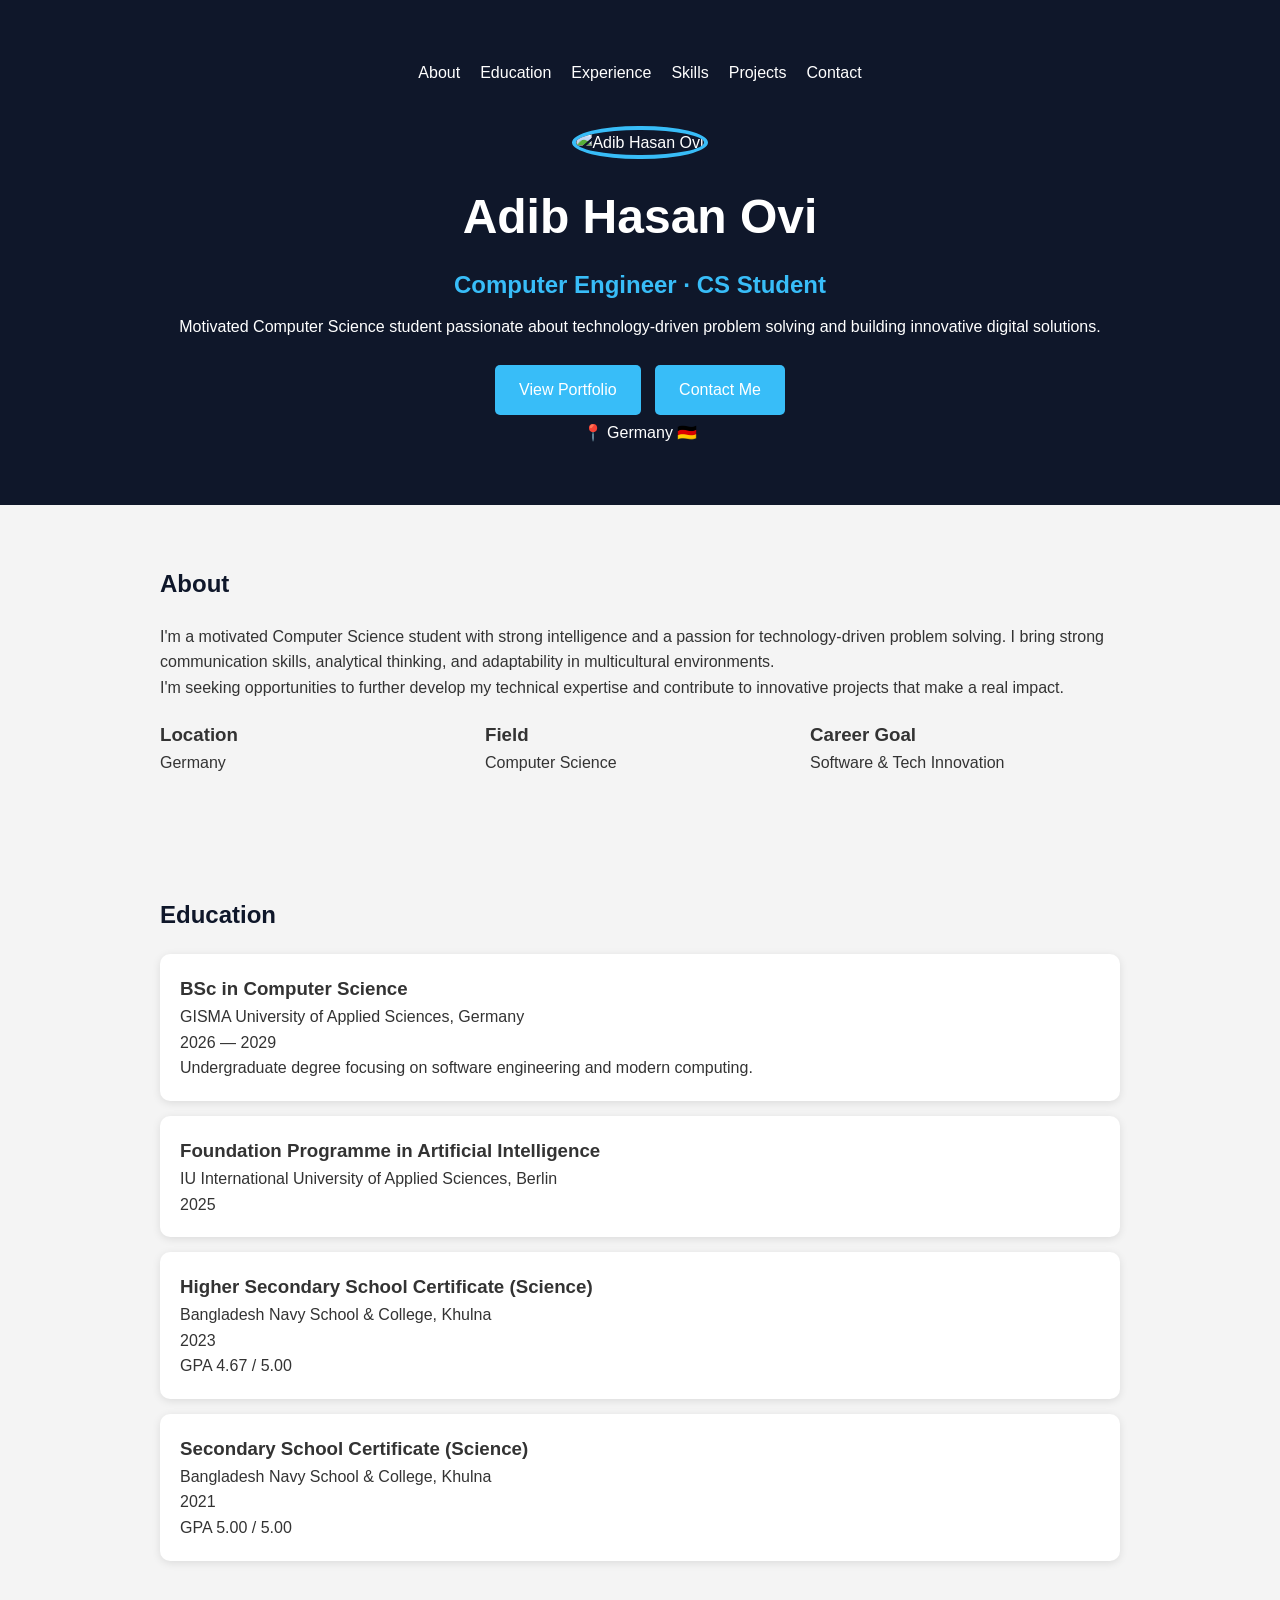
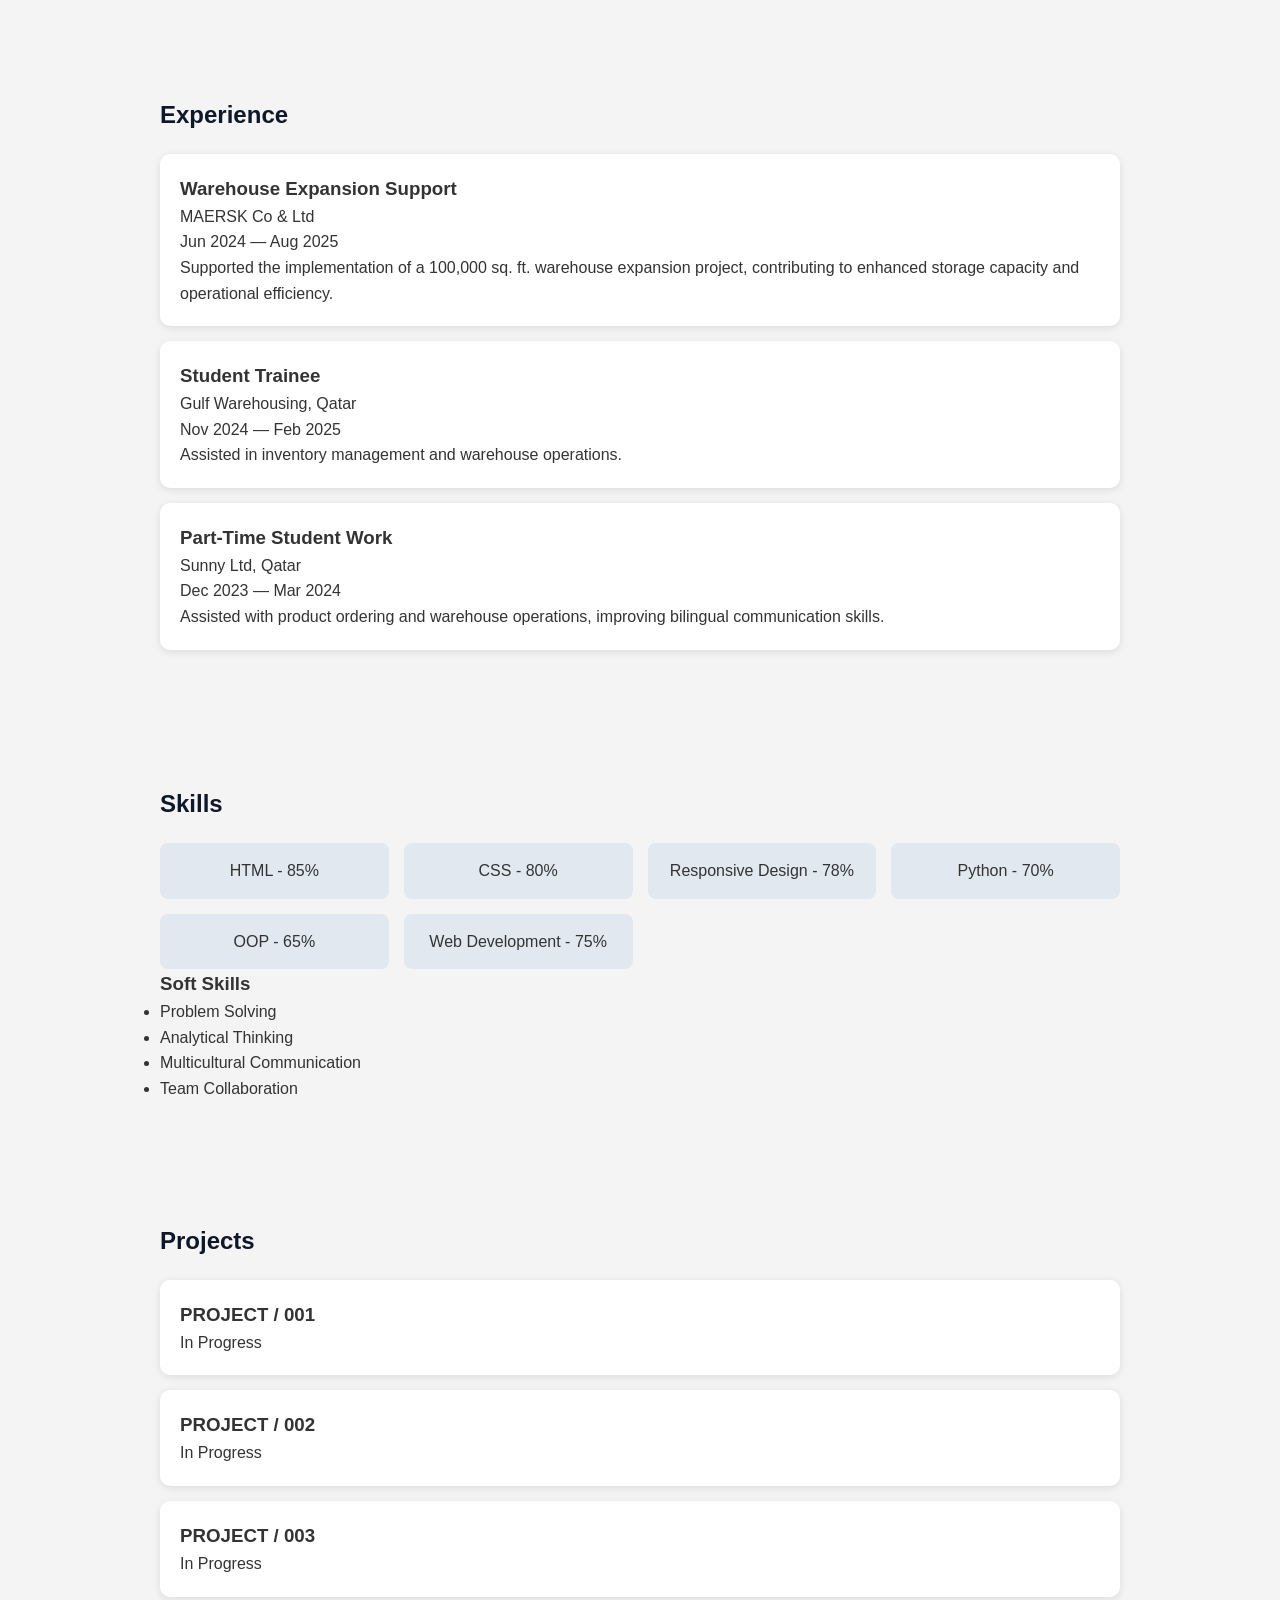
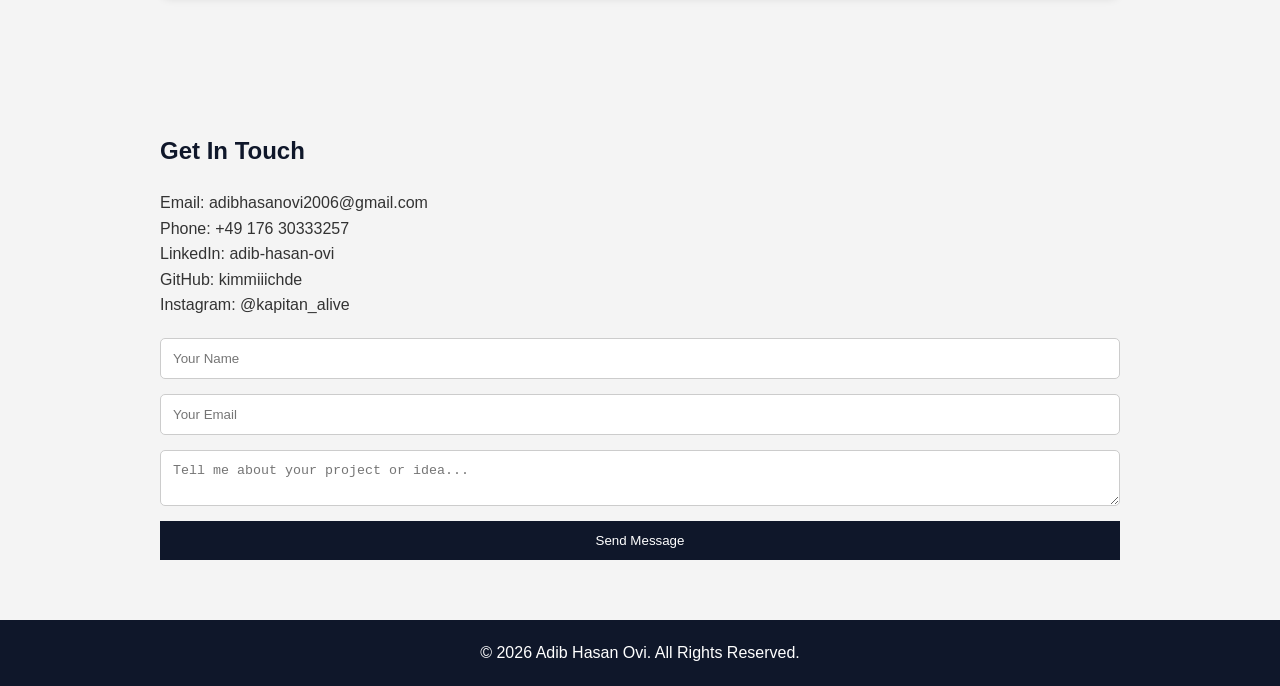
==== index.html @ 07870522 "first commit" ====
<!DOCTYPE html>
<html lang="en">
<head>
    <meta charset="UTF-8">
    <meta name="viewport" content="width=device-width, initial-scale=1.0">
    <title>Adib Hasan Ovi | Portfolio</title>
    <link rel="stylesheet" href="style.css">
</head>
<body>

    <header>
        <nav>
            <ul>
                <li><a href="#about">About</a></li>
                <li><a href="#education">Education</a></li>
                <li><a href="#experience">Experience</a></li>
                <li><a href="#skills">Skills</a></li>
                <li><a href="#projects">Projects</a></li>
                <li><a href="#contact">Contact</a></li>
            </ul>
        </nav>

        <div class="hero">
            
        <img src="images/ovi-picture.jpg" alt="Adib Hasan Ovi" class="profile-pic">
            <h1>Adib Hasan Ovi</h1>
            <h2>Computer Engineer · CS Student</h2>
            <p>
                Motivated Computer Science student passionate about
                technology-driven problem solving and building innovative
                digital solutions.
            </p>

            <div class="hero-buttons">
                <a href="#projects" class="btn">View Portfolio</a>
                <a href="#contact" class="btn">Contact Me</a>
            </div>

            <p class="location">📍 Germany 🇩🇪</p>
        </div>
    </header>

    <section id="about">
        <h2>About</h2>
        <p>
            I'm a motivated Computer Science student with strong intelligence
            and a passion for technology-driven problem solving.
            I bring strong communication skills, analytical thinking,
            and adaptability in multicultural environments.
        </p>

        <p>
            I'm seeking opportunities to further develop my technical expertise
            and contribute to innovative projects that make a real impact.
        </p>

        <div class="about-grid">
            <div>
                <h3>Location</h3>
                <p>Germany</p>
            </div>

            <div>
                <h3>Field</h3>
                <p>Computer Science</p>
            </div>

            <div>
                <h3>Career Goal</h3>
                <p>Software & Tech Innovation</p>
            </div>
        </div>
    </section>

    <section id="education">
        <h2>Education</h2>

        <div class="card">
            <h3>BSc in Computer Science</h3>
            <p>GISMA University of Applied Sciences, Germany</p>
            <span>2026 — 2029</span>
            <p>
                Undergraduate degree focusing on software engineering and
                modern computing.
            </p>
        </div>

        <div class="card">
            <h3>Foundation Programme in Artificial Intelligence</h3>
            <p>IU International University of Applied Sciences, Berlin</p>
            <span>2025</span>
        </div>

        <div class="card">
            <h3>Higher Secondary School Certificate (Science)</h3>
            <p>Bangladesh Navy School & College, Khulna</p>
            <span>2023</span>
            <p>GPA 4.67 / 5.00</p>
        </div>

        <div class="card">
            <h3>Secondary School Certificate (Science)</h3>
            <p>Bangladesh Navy School & College, Khulna</p>
            <span>2021</span>
            <p>GPA 5.00 / 5.00</p>
        </div>
    </section>

    <section id="experience">
        <h2>Experience</h2>

        <div class="card">
            <h3>Warehouse Expansion Support</h3>
            <p>MAERSK Co & Ltd</p>
            <span>Jun 2024 — Aug 2025</span>
            <p>
                Supported the implementation of a 100,000 sq. ft.
                warehouse expansion project, contributing to enhanced
                storage capacity and operational efficiency.
            </p>
        </div>

        <div class="card">
            <h3>Student Trainee</h3>
            <p>Gulf Warehousing, Qatar</p>
            <span>Nov 2024 — Feb 2025</span>
            <p>
                Assisted in inventory management and warehouse operations.
            </p>
        </div>

        <div class="card">
            <h3>Part-Time Student Work</h3>
            <p>Sunny Ltd, Qatar</p>
            <span>Dec 2023 — Mar 2024</span>
            <p>
                Assisted with product ordering and warehouse operations,
                improving bilingual communication skills.
            </p>
        </div>
    </section>

    <section id="skills">
        <h2>Skills</h2>

        <div class="skills-grid">
            <div>HTML - 85%</div>
            <div>CSS - 80%</div>
            <div>Responsive Design - 78%</div>
            <div>Python - 70%</div>
            <div>OOP - 65%</div>
            <div>Web Development - 75%</div>
        </div>

        <h3>Soft Skills</h3>

        <ul>
            <li>Problem Solving</li>
            <li>Analytical Thinking</li>
            <li>Multicultural Communication</li>
            <li>Team Collaboration</li>
        </ul>
    </section>

    <section id="projects">
        <h2>Projects</h2>

        <div class="card">
            <h3>PROJECT / 001</h3>
            <p>In Progress</p>
        </div>

        <div class="card">
            <h3>PROJECT / 002</h3>
            <p>In Progress</p>
        </div>

        <div class="card">
            <h3>PROJECT / 003</h3>
            <p>In Progress</p>
        </div>
    </section>

    <section id="contact">
        <h2>Get In Touch</h2>

        <p>Email: adibhasanovi2006@gmail.com</p>
        <p>Phone: +49 176 30333257</p>
        <p>LinkedIn: adib-hasan-ovi</p>
        <p>GitHub: kimmiiichde</p>
        <p>Instagram: @kapitan_alive</p>

        <form>
            <input type="text" placeholder="Your Name">
            <input type="email" placeholder="Your Email">
            <textarea placeholder="Tell me about your project or idea..."></textarea>
            <button type="submit">Send Message</button>
        </form>
    </section>

    <footer>
        <p>© 2026 Adib Hasan Ovi. All Rights Reserved.</p>
    </footer>

    <script src="script.js"></script>

</body>
</html>
---- style.css ----
*{
    margin:0;
    padding:0;
    box-sizing:border-box;
}

body{
    font-family:Arial, sans-serif;
    line-height:1.6;
    background:#f4f4f4;
    color:#333;
}

header{
    background:#0f172a;
    color:white;
    text-align:center;
    padding:60px 20px;
}

nav ul{
    display:flex;
    justify-content:center;
    list-style:none;
    gap:20px;
    margin-bottom:40px;
    flex-wrap:wrap;
}

nav a{
    color:white;
    text-decoration:none;
}

.hero h1{
    font-size:3rem;
}

.hero h2{
    margin:10px 0;
    color:#38bdf8;
}

.hero-buttons{
    margin-top:20px;
}

.btn{
    display:inline-block;
    padding:12px 24px;
    background:#38bdf8;
    color:white;
    text-decoration:none;
    border-radius:5px;
    margin:5px;
}

section{
    max-width:1000px;
    margin:auto;
    padding:60px 20px;
}

h2{
    margin-bottom:20px;
    color:#0f172a;
}

.card{
    background:white;
    padding:20px;
    margin:15px 0;
    border-radius:10px;
    box-shadow:0 2px 8px rgba(0,0,0,0.1);
}

.about-grid,
.skills-grid{
    display:grid;
    grid-template-columns:repeat(auto-fit,minmax(200px,1fr));
    gap:15px;
    margin-top:20px;
}

.skills-grid div{
    background:#e2e8f0;
    padding:15px;
    border-radius:8px;
    text-align:center;
}

form{
    display:flex;
    flex-direction:column;
    gap:15px;
    margin-top:20px;
}

input,
textarea{
    padding:12px;
    border:1px solid #ccc;
    border-radius:5px;
}

button{
    background:#0f172a;
    color:white;
    padding:12px;
    border:none;
    cursor:pointer;
}

footer{
    background:#0f172a;
    color:white;
    text-align:center;
    padding:20px;
}
.profile-pic{
    width:180px;
    height:180px;
    border-radius:50%;
    object-fit:cover;
    margin-bottom:20px;
    border:4px solid #38bdf8;
}
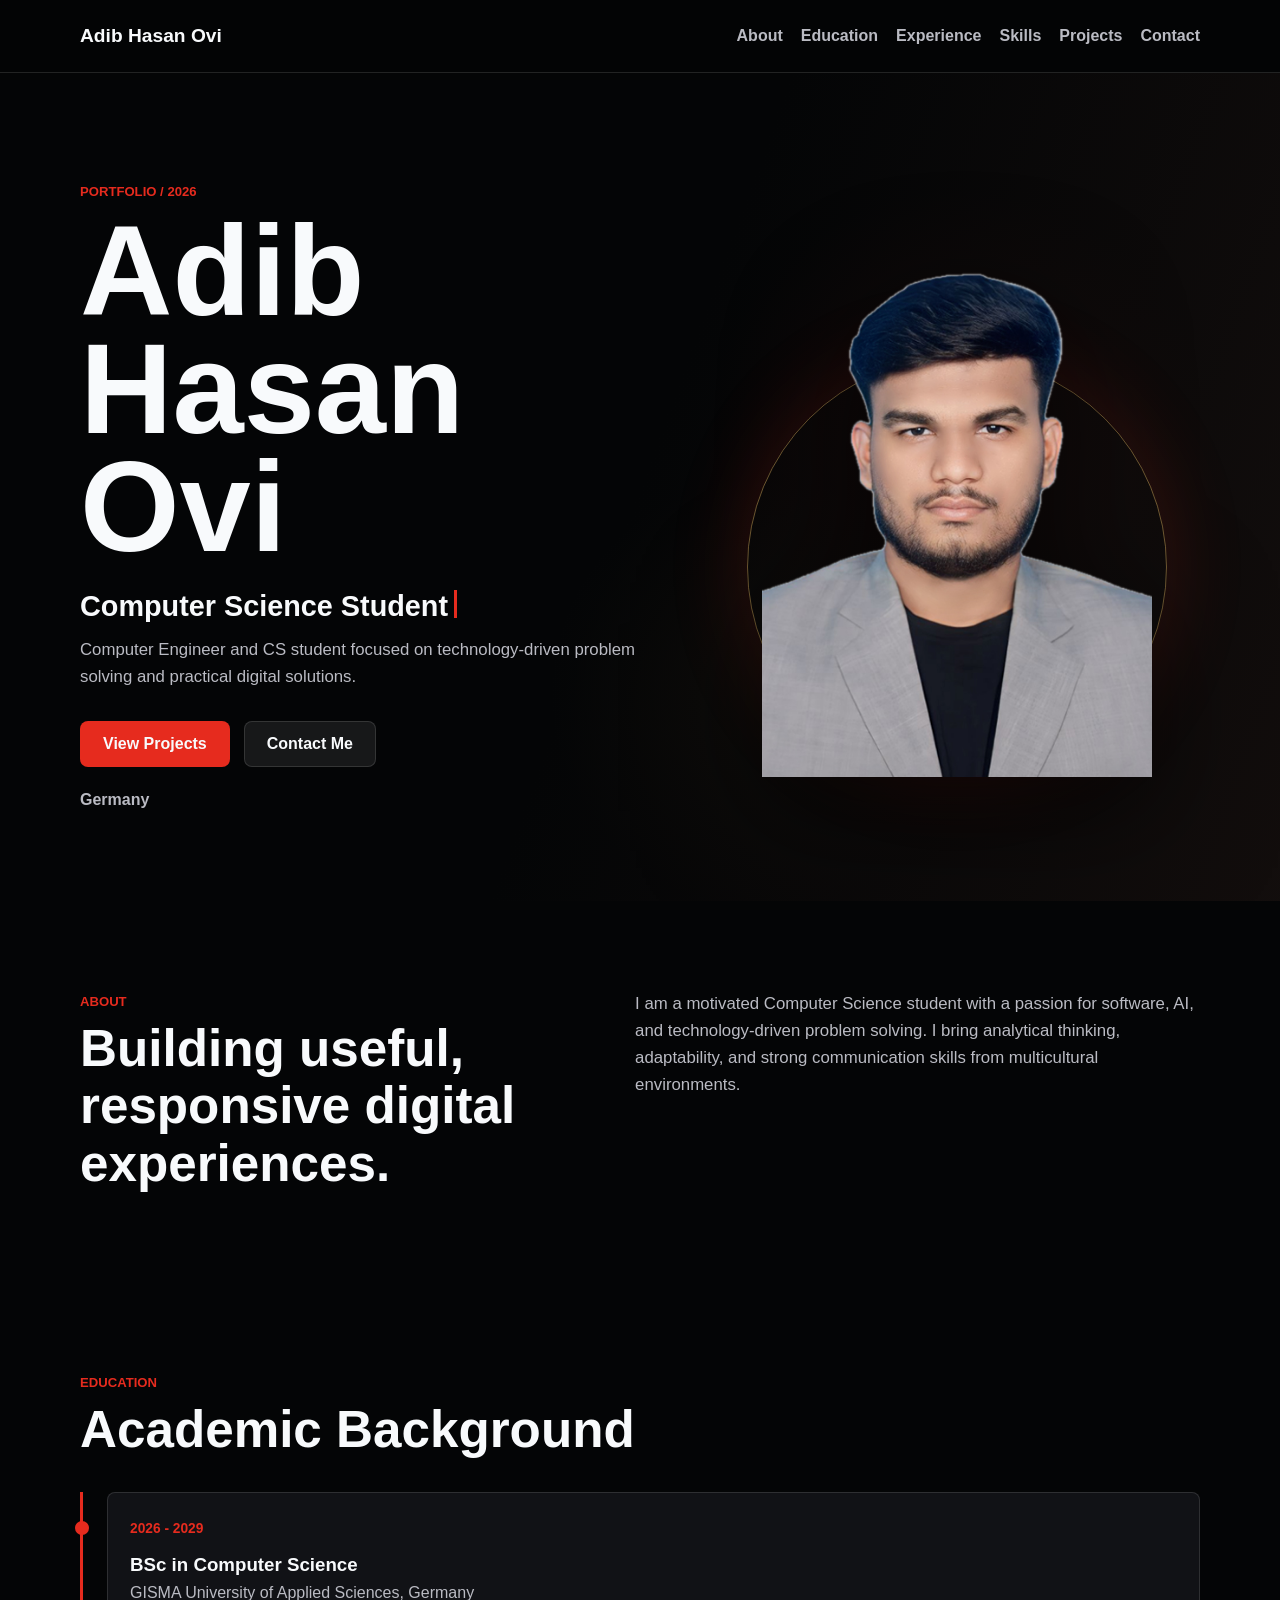
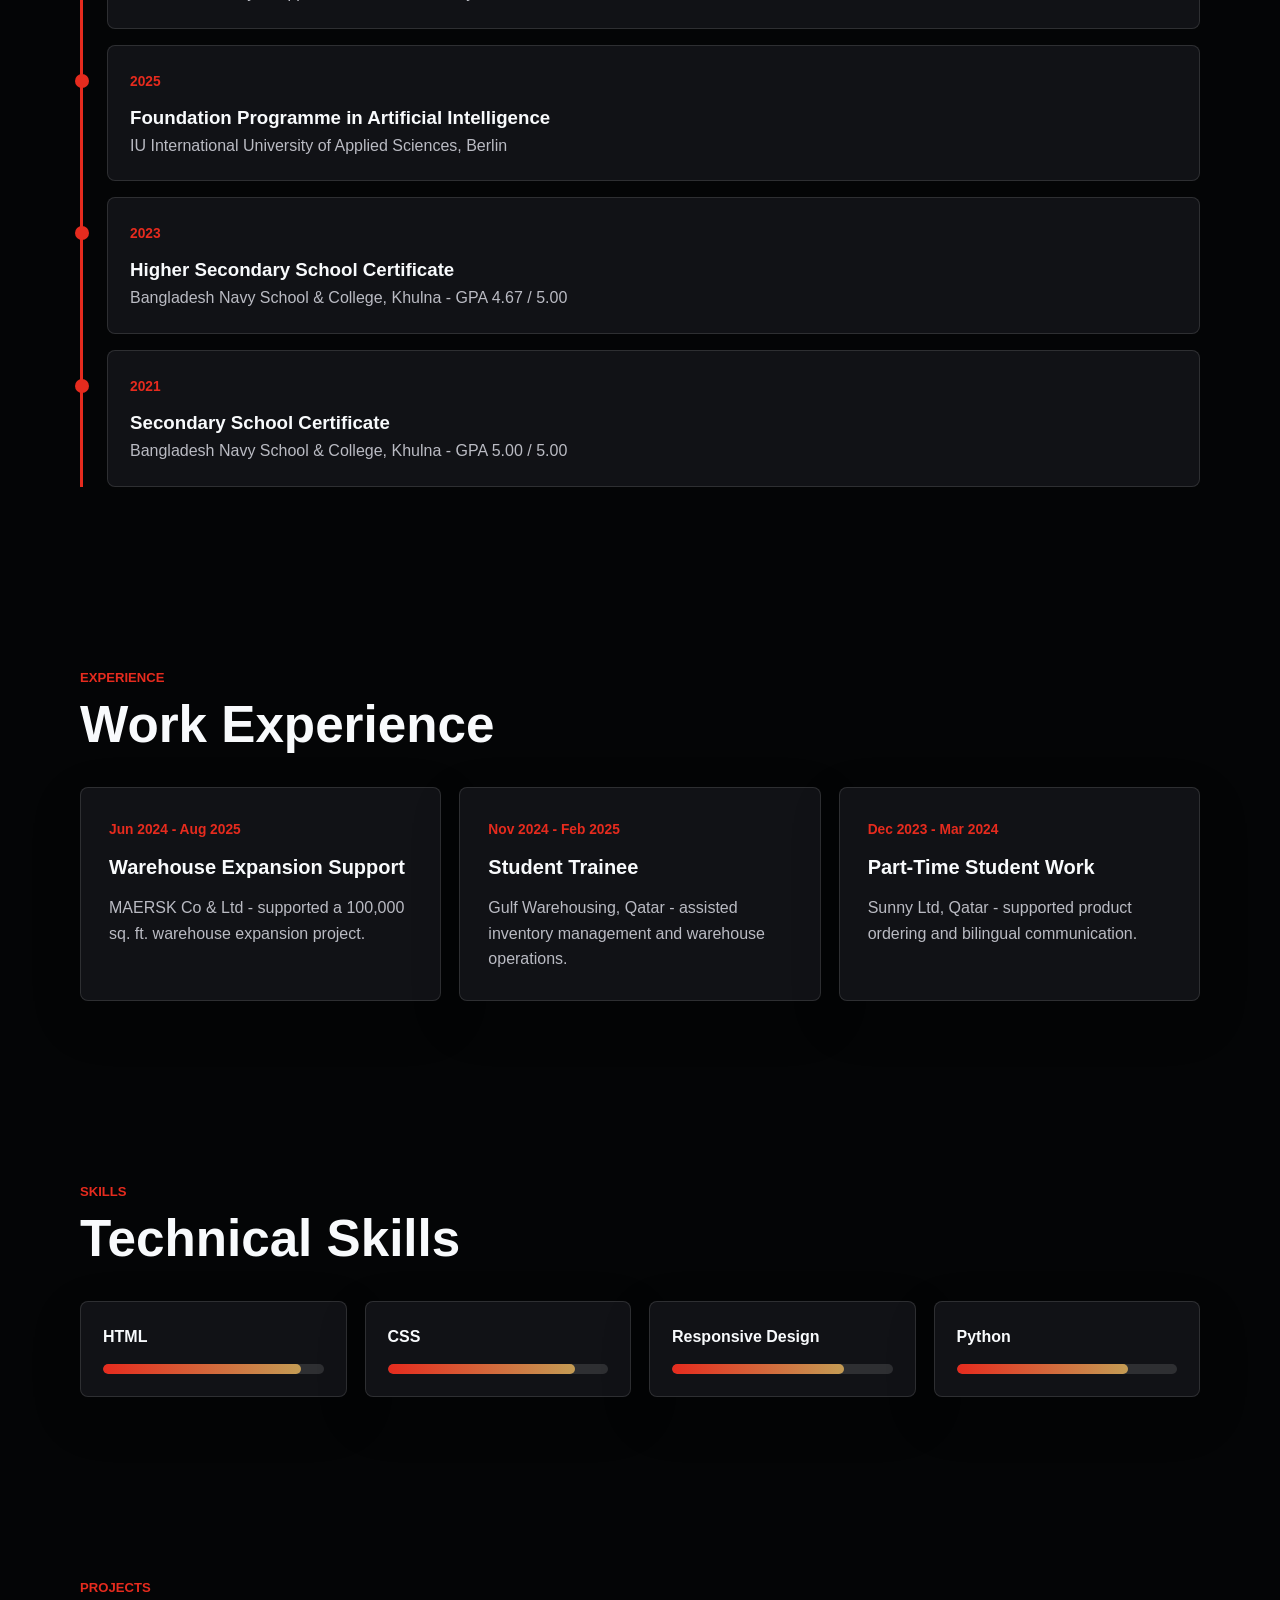
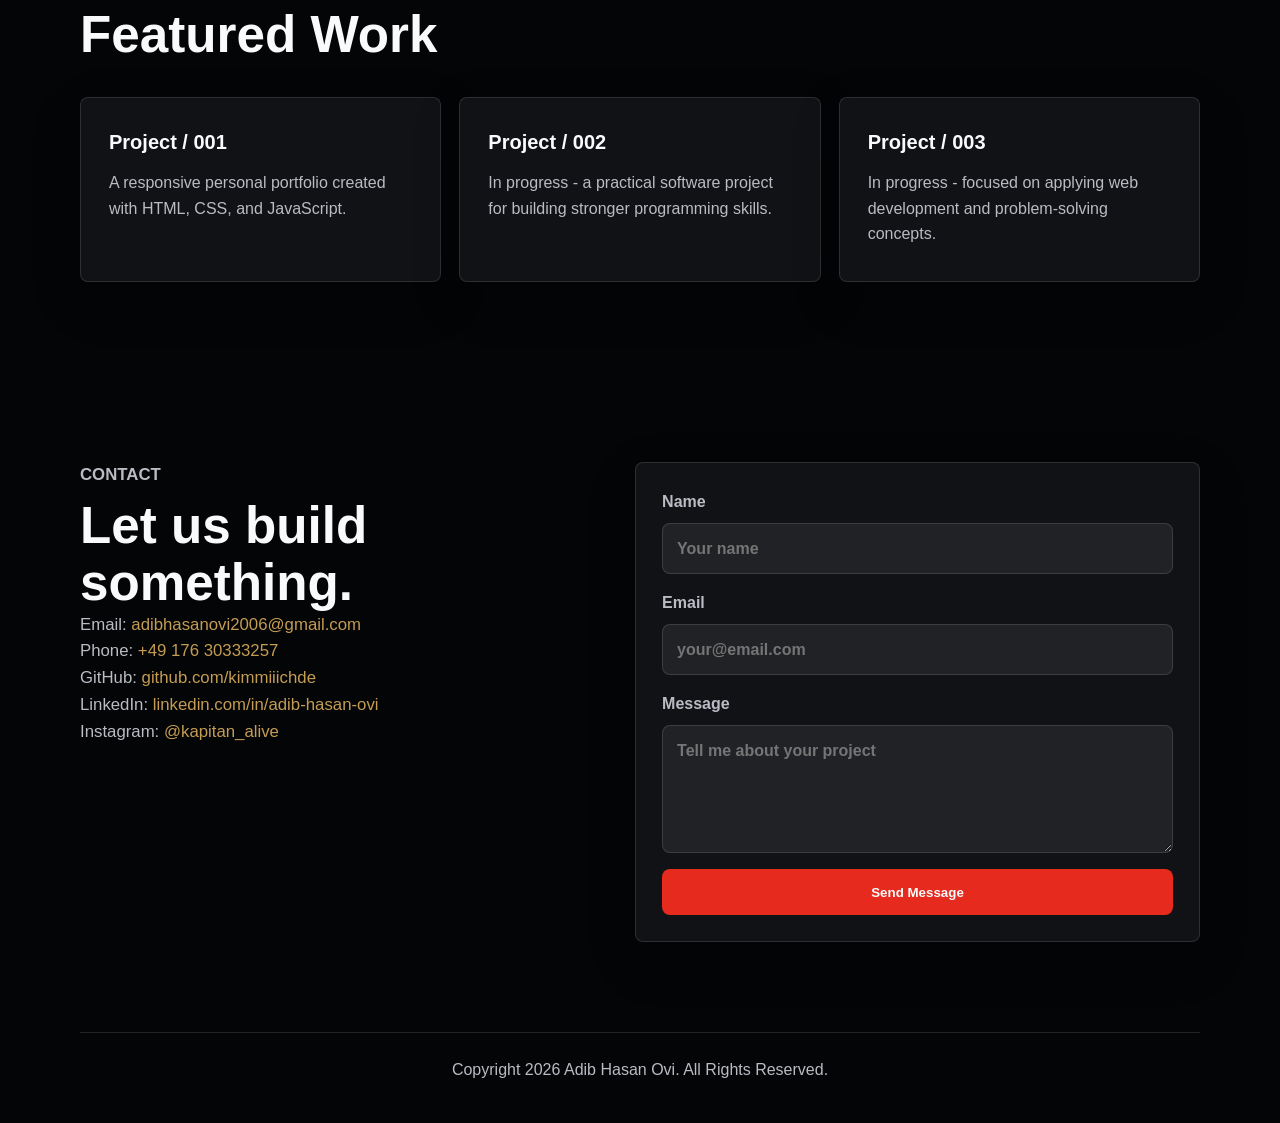
==== commit d563df96: "first portfolio" ====
--- a/index.html
+++ b/index.html
@@ -5,12 +5,13 @@
     <meta name="viewport" content="width=device-width, initial-scale=1.0">
     <title>Adib Hasan Ovi | Portfolio</title>
     <link rel="stylesheet" href="style.css">
+    <script defer src="scripts.js"></script>
 </head>
 <body>
-
-    <header>
-        <nav>
-            <ul>
+    <header class="site-header">
+        <nav class="nav">
+            <a class="logo" href="#home">Adib Hasan Ovi</a>
+            <ul class="nav-links">
                 <li><a href="#about">About</a></li>
                 <li><a href="#education">Education</a></li>
                 <li><a href="#experience">Experience</a></li>
@@ -19,190 +20,168 @@
                 <li><a href="#contact">Contact</a></li>
             </ul>
         </nav>
+    </header>
 
-        <div class="hero">
-            
-        <img src="images/ovi-picture.jpg" alt="Adib Hasan Ovi" class="profile-pic">
-            <h1>Adib Hasan Ovi</h1>
-            <h2>Computer Engineer · CS Student</h2>
+    <main>
+        <section id="home" class="hero">
+            <div class="hero-bg"></div>
+            <div class="hero-content">
+                <div class="hero-copy">
+                    <p class="eyebrow">Portfolio / 2026</p>
+                    <h1>Adib Hasan Ovi</h1>
+                    <p class="typing" id="typing">Computer Science Student</p>
+                    <p class="hero-summary">
+                        Computer Engineer and CS student focused on technology-driven
+                        problem solving and practical digital solutions.
+                    </p>
+                    <div class="hero-actions">
+                        <a class="btn primary" href="#projects">View Projects</a>
+                        <a class="btn secondary" href="#contact">Contact Me</a>
+                    </div>
+                    <p class="location">Germany</p>
+                </div>
+                <div class="hero-visual" aria-hidden="true">
+                    <span class="portrait-ring"></span>
+                    <img src="ovi-picture-cutout.png" alt="" class="hero-portrait">
+                </div>
+            </div>
+        </section>
+
+        <section id="about" class="section about-section">
+            <div>
+                <p class="section-label">About</p>
+                <h2>Building useful, responsive digital experiences.</h2>
+            </div>
             <p>
-                Motivated Computer Science student passionate about
-                technology-driven problem solving and building innovative
-                digital solutions.
+                I am a motivated Computer Science student with a passion for
+                software, AI, and technology-driven problem solving. I bring
+                analytical thinking, adaptability, and strong communication skills
+                from multicultural environments.
             </p>
+        </section>
 
-            <div class="hero-buttons">
-                <a href="#projects" class="btn">View Portfolio</a>
-                <a href="#contact" class="btn">Contact Me</a>
+        <section id="education" class="section">
+            <p class="section-label">Education</p>
+            <h2>Academic Background</h2>
+            <div class="timeline">
+                <article class="timeline-item">
+                    <span>2026 - 2029</span>
+                    <h3>BSc in Computer Science</h3>
+                    <p>GISMA University of Applied Sciences, Germany</p>
+                </article>
+                <article class="timeline-item">
+                    <span>2025</span>
+                    <h3>Foundation Programme in Artificial Intelligence</h3>
+                    <p>IU International University of Applied Sciences, Berlin</p>
+                </article>
+                <article class="timeline-item">
+                    <span>2023</span>
+                    <h3>Higher Secondary School Certificate</h3>
+                    <p>Bangladesh Navy School & College, Khulna - GPA 4.67 / 5.00</p>
+                </article>
+                <article class="timeline-item">
+                    <span>2021</span>
+                    <h3>Secondary School Certificate</h3>
+                    <p>Bangladesh Navy School & College, Khulna - GPA 5.00 / 5.00</p>
+                </article>
+            </div>
+        </section>
+
+        <section id="experience" class="section">
+            <p class="section-label">Experience</p>
+            <h2>Work Experience</h2>
+            <div class="project-grid">
+                <article class="project-card">
+                    <span class="card-meta">Jun 2024 - Aug 2025</span>
+                    <h3>Warehouse Expansion Support</h3>
+                    <p>MAERSK Co & Ltd - supported a 100,000 sq. ft. warehouse expansion project.</p>
+                </article>
+                <article class="project-card">
+                    <span class="card-meta">Nov 2024 - Feb 2025</span>
+                    <h3>Student Trainee</h3>
+                    <p>Gulf Warehousing, Qatar - assisted inventory management and warehouse operations.</p>
+                </article>
+                <article class="project-card">
+                    <span class="card-meta">Dec 2023 - Mar 2024</span>
+                    <h3>Part-Time Student Work</h3>
+                    <p>Sunny Ltd, Qatar - supported product ordering and bilingual communication.</p>
+                </article>
+            </div>
+        </section>
+
+        <section id="skills" class="section">
+            <p class="section-label">Skills</p>
+            <h2>Technical Skills</h2>
+            <div class="skills-grid">
+                <article class="skill-card">
+                    <span>HTML</span>
+                    <div class="skill-bar"><span style="width: 90%"></span></div>
+                </article>
+                <article class="skill-card">
+                    <span>CSS</span>
+                    <div class="skill-bar"><span style="width: 85%"></span></div>
+                </article>
+                <article class="skill-card">
+                    <span>Responsive Design</span>
+                    <div class="skill-bar"><span style="width: 78%"></span></div>
+                </article>
+                <article class="skill-card">
+                    <span>Python</span>
+                    <div class="skill-bar"><span style="width: 78%"></span></div>
+                </article>
+            </div>
+        </section>
+
+        <section id="projects" class="section">
+            <p class="section-label">Projects</p>
+            <h2>Featured Work</h2>
+            <div class="project-grid">
+                <article class="project-card">
+                    <h3>Project / 001</h3>
+                    <p>A responsive personal portfolio created with HTML, CSS, and JavaScript.</p>
+                </article>
+                <article class="project-card">
+                    <h3>Project / 002</h3>
+                    <p>In progress - a practical software project for building stronger programming skills.</p>
+                </article>
+                <article class="project-card">
+                    <h3>Project / 003</h3>
+                    <p>In progress - focused on applying web development and problem-solving concepts.</p>
+                </article>
+            </div>
+        </section>
+
+        <section id="contact" class="section contact-section">
+            <div>
+                <p class="section-label">Contact</p>
+                <h2>Let us build something.</h2>
+                <p>Email: <a href="mailto:adibhasanovi2006@gmail.com">adibhasanovi2006@gmail.com</a></p>
+                <p>Phone: <a href="tel:+4917630333257">+49 176 30333257</a></p>
+                <p>GitHub: <a href="https://github.com/kimmiiichde">github.com/kimmiiichde</a></p>
+                <p>LinkedIn: <a href="https://linkedin.com/in/adib-hasan-ovi">linkedin.com/in/adib-hasan-ovi</a></p>
+                <p>Instagram: <a href="https://instagram.com/kapitan_alive">@kapitan_alive</a></p>
             </div>
 
-            <p class="location">📍 Germany 🇩🇪</p>
-        </div>
-    </header>
+            <form class="contact-form">
+                <label>
+                    Name
+                    <input type="text" name="name" placeholder="Your name" required>
+                </label>
+                <label>
+                    Email
+                    <input type="email" name="email" placeholder="your@email.com" required>
+                </label>
+                <label>
+                    Message
+                    <textarea name="message" rows="4" placeholder="Tell me about your project" required></textarea>
+                </label>
+                <button class="btn primary" type="submit">Send Message</button>
+            </form>
+        </section>
+    </main>
 
-    <section id="about">
-        <h2>About</h2>
-        <p>
-            I'm a motivated Computer Science student with strong intelligence
-            and a passion for technology-driven problem solving.
-            I bring strong communication skills, analytical thinking,
-            and adaptability in multicultural environments.
-        </p>
-
-        <p>
-            I'm seeking opportunities to further develop my technical expertise
-            and contribute to innovative projects that make a real impact.
-        </p>
-
-        <div class="about-grid">
-            <div>
-                <h3>Location</h3>
-                <p>Germany</p>
-            </div>
-
-            <div>
-                <h3>Field</h3>
-                <p>Computer Science</p>
-            </div>
-
-            <div>
-                <h3>Career Goal</h3>
-                <p>Software & Tech Innovation</p>
-            </div>
-        </div>
-    </section>
-
-    <section id="education">
-        <h2>Education</h2>
-
-        <div class="card">
-            <h3>BSc in Computer Science</h3>
-            <p>GISMA University of Applied Sciences, Germany</p>
-            <span>2026 — 2029</span>
-            <p>
-                Undergraduate degree focusing on software engineering and
-                modern computing.
-            </p>
-        </div>
-
-        <div class="card">
-            <h3>Foundation Programme in Artificial Intelligence</h3>
-            <p>IU International University of Applied Sciences, Berlin</p>
-            <span>2025</span>
-        </div>
-
-        <div class="card">
-            <h3>Higher Secondary School Certificate (Science)</h3>
-            <p>Bangladesh Navy School & College, Khulna</p>
-            <span>2023</span>
-            <p>GPA 4.67 / 5.00</p>
-        </div>
-
-        <div class="card">
-            <h3>Secondary School Certificate (Science)</h3>
-            <p>Bangladesh Navy School & College, Khulna</p>
-            <span>2021</span>
-            <p>GPA 5.00 / 5.00</p>
-        </div>
-    </section>
-
-    <section id="experience">
-        <h2>Experience</h2>
-
-        <div class="card">
-            <h3>Warehouse Expansion Support</h3>
-            <p>MAERSK Co & Ltd</p>
-            <span>Jun 2024 — Aug 2025</span>
-            <p>
-                Supported the implementation of a 100,000 sq. ft.
-                warehouse expansion project, contributing to enhanced
-                storage capacity and operational efficiency.
-            </p>
-        </div>
-
-        <div class="card">
-            <h3>Student Trainee</h3>
-            <p>Gulf Warehousing, Qatar</p>
-            <span>Nov 2024 — Feb 2025</span>
-            <p>
-                Assisted in inventory management and warehouse operations.
-            </p>
-        </div>
-
-        <div class="card">
-            <h3>Part-Time Student Work</h3>
-            <p>Sunny Ltd, Qatar</p>
-            <span>Dec 2023 — Mar 2024</span>
-            <p>
-                Assisted with product ordering and warehouse operations,
-                improving bilingual communication skills.
-            </p>
-        </div>
-    </section>
-
-    <section id="skills">
-        <h2>Skills</h2>
-
-        <div class="skills-grid">
-            <div>HTML - 85%</div>
-            <div>CSS - 80%</div>
-            <div>Responsive Design - 78%</div>
-            <div>Python - 70%</div>
-            <div>OOP - 65%</div>
-            <div>Web Development - 75%</div>
-        </div>
-
-        <h3>Soft Skills</h3>
-
-        <ul>
-            <li>Problem Solving</li>
-            <li>Analytical Thinking</li>
-            <li>Multicultural Communication</li>
-            <li>Team Collaboration</li>
-        </ul>
-    </section>
-
-    <section id="projects">
-        <h2>Projects</h2>
-
-        <div class="card">
-            <h3>PROJECT / 001</h3>
-            <p>In Progress</p>
-        </div>
-
-        <div class="card">
-            <h3>PROJECT / 002</h3>
-            <p>In Progress</p>
-        </div>
-
-        <div class="card">
-            <h3>PROJECT / 003</h3>
-            <p>In Progress</p>
-        </div>
-    </section>
-
-    <section id="contact">
-        <h2>Get In Touch</h2>
-
-        <p>Email: adibhasanovi2006@gmail.com</p>
-        <p>Phone: +49 176 30333257</p>
-        <p>LinkedIn: adib-hasan-ovi</p>
-        <p>GitHub: kimmiiichde</p>
-        <p>Instagram: @kapitan_alive</p>
-
-        <form>
-            <input type="text" placeholder="Your Name">
-            <input type="email" placeholder="Your Email">
-            <textarea placeholder="Tell me about your project or idea..."></textarea>
-            <button type="submit">Send Message</button>
-        </form>
-    </section>
-
-    <footer>
-        <p>© 2026 Adib Hasan Ovi. All Rights Reserved.</p>
+    <footer class="footer">
+        <p>Copyright 2026 Adib Hasan Ovi. All Rights Reserved.</p>
     </footer>
-
-    <script src="script.js"></script>
-
 </body>
-</html>+</html>
--- a/style.css
+++ b/style.css
@@ -1,127 +1,469 @@
-*{
-    margin:0;
-    padding:0;
-    box-sizing:border-box;
-}
-
-body{
-    font-family:Arial, sans-serif;
-    line-height:1.6;
-    background:#f4f4f4;
-    color:#333;
-}
-
-header{
-    background:#0f172a;
-    color:white;
-    text-align:center;
-    padding:60px 20px;
-}
-
-nav ul{
-    display:flex;
-    justify-content:center;
-    list-style:none;
-    gap:20px;
-    margin-bottom:40px;
-    flex-wrap:wrap;
-}
-
-nav a{
-    color:white;
-    text-decoration:none;
-}
-
-.hero h1{
-    font-size:3rem;
-}
-
-.hero h2{
-    margin:10px 0;
-    color:#38bdf8;
-}
-
-.hero-buttons{
-    margin-top:20px;
-}
-
-.btn{
-    display:inline-block;
-    padding:12px 24px;
-    background:#38bdf8;
-    color:white;
-    text-decoration:none;
-    border-radius:5px;
-    margin:5px;
-}
-
-section{
-    max-width:1000px;
-    margin:auto;
-    padding:60px 20px;
-}
-
-h2{
-    margin-bottom:20px;
-    color:#0f172a;
-}
-
-.card{
-    background:white;
-    padding:20px;
-    margin:15px 0;
-    border-radius:10px;
-    box-shadow:0 2px 8px rgba(0,0,0,0.1);
-}
-
-.about-grid,
-.skills-grid{
-    display:grid;
-    grid-template-columns:repeat(auto-fit,minmax(200px,1fr));
-    gap:15px;
-    margin-top:20px;
-}
-
-.skills-grid div{
-    background:#e2e8f0;
-    padding:15px;
-    border-radius:8px;
-    text-align:center;
-}
-
-form{
-    display:flex;
-    flex-direction:column;
-    gap:15px;
-    margin-top:20px;
-}
-
-input,
-textarea{
-    padding:12px;
-    border:1px solid #ccc;
-    border-radius:5px;
-}
-
-button{
-    background:#0f172a;
-    color:white;
-    padding:12px;
-    border:none;
-    cursor:pointer;
-}
-
-footer{
-    background:#0f172a;
-    color:white;
-    text-align:center;
-    padding:20px;
-}
-.profile-pic{
-    width:180px;
-    height:180px;
-    border-radius:50%;
-    object-fit:cover;
-    margin-bottom:20px;
-    border:4px solid #38bdf8;
-}+:root {
+    --bg: #040506;
+    --panel: #111216;
+    --panel-light: #191a20;
+    --text: #f8fafc;
+    --muted: #babbc3;
+    --accent: #e62b1e;
+    --accent-strong: #c49c54;
+    --line: rgba(255, 255, 255, 0.12);
+}
+
+* {
+    margin: 0;
+    padding: 0;
+    box-sizing: border-box;
+}
+
+html {
+    scroll-behavior: smooth;
+}
+
+body {
+    background: var(--bg);
+    color: var(--text);
+    font-family: Arial, sans-serif;
+    line-height: 1.6;
+    overflow-x: hidden;
+}
+
+a {
+    color: inherit;
+    text-decoration: none;
+}
+
+.site-header {
+    position: sticky;
+    top: 0;
+    z-index: 10;
+    background: rgba(4, 5, 6, 0.86);
+    border-bottom: 1px solid var(--line);
+    backdrop-filter: blur(16px);
+}
+
+.nav {
+    width: min(1120px, calc(100% - 32px));
+    margin: 0 auto;
+    min-height: 72px;
+    display: flex;
+    align-items: center;
+    justify-content: space-between;
+    gap: 24px;
+}
+
+.logo {
+    font-size: 1.2rem;
+    font-weight: 700;
+    color: var(--text);
+}
+
+.nav-links {
+    display: flex;
+    align-items: center;
+    gap: 18px;
+    list-style: none;
+}
+
+.nav-links a {
+    color: var(--muted);
+    font-weight: 600;
+    transition: color 0.2s ease;
+}
+
+.nav-links a:hover {
+    color: var(--accent);
+}
+
+.hero {
+    position: relative;
+    min-height: calc(100vh - 72px);
+    overflow: hidden;
+    padding: 72px 20px 52px;
+}
+
+.hero-bg {
+    position: absolute;
+    inset: 0;
+    background:
+        linear-gradient(110deg, rgba(4, 5, 6, 0.98) 0%, rgba(4, 5, 6, 0.82) 50%, rgba(19, 14, 13, 0.96) 100%),
+        radial-gradient(circle at 75% 45%, rgba(230, 43, 30, 0.32), transparent 24%),
+        radial-gradient(circle at 60% 75%, rgba(196, 156, 84, 0.22), transparent 22%);
+}
+
+.hero-content {
+    position: relative;
+    z-index: 1;
+    width: min(1120px, calc(100% - 32px));
+    min-height: calc(100vh - 196px);
+    margin: 0 auto;
+    display: grid;
+    grid-template-columns: minmax(0, 0.95fr) minmax(280px, 0.78fr);
+    gap: 44px;
+    align-items: center;
+}
+
+.eyebrow,
+.section-label {
+    color: var(--accent);
+    font-size: 0.82rem;
+    font-weight: 800;
+    letter-spacing: 0;
+    text-transform: uppercase;
+}
+
+.hero h1 {
+    max-width: 720px;
+    font-size: clamp(4rem, 10vw, 8.5rem);
+    line-height: 0.92;
+    margin: 10px 0 18px;
+}
+
+.typing {
+    min-height: 40px;
+    color: var(--text);
+    font-size: clamp(1.25rem, 3vw, 1.8rem);
+    font-weight: 700;
+}
+
+.hero-summary {
+    max-width: 560px;
+    margin-top: 8px;
+    color: var(--muted);
+    font-size: 1.05rem;
+}
+
+.typing::after {
+    content: "";
+    display: inline-block;
+    width: 3px;
+    height: 1em;
+    margin-left: 6px;
+    background: var(--accent);
+    vertical-align: -2px;
+    animation: blink 0.8s steps(1) infinite;
+}
+
+.hero-actions {
+    display: flex;
+    flex-wrap: wrap;
+    gap: 14px;
+    margin-top: 30px;
+}
+
+.hero-visual {
+    position: relative;
+    min-height: 560px;
+    display: grid;
+    place-items: end center;
+}
+
+.portrait-ring {
+    position: absolute;
+    width: min(100%, 420px);
+    aspect-ratio: 1;
+    border: 1px solid rgba(196, 156, 84, 0.55);
+    border-radius: 50%;
+    box-shadow: 0 0 80px rgba(230, 43, 30, 0.18);
+}
+
+.hero-portrait {
+    position: relative;
+    z-index: 1;
+    width: min(100%, 390px);
+    max-height: 620px;
+    object-fit: contain;
+    filter: drop-shadow(0 34px 60px rgba(0, 0, 0, 0.62));
+}
+
+.location {
+    margin-top: 20px;
+    color: var(--muted);
+    font-weight: 700;
+}
+
+.btn {
+    display: inline-flex;
+    align-items: center;
+    justify-content: center;
+    min-height: 46px;
+    padding: 0 22px;
+    border: 1px solid transparent;
+    border-radius: 8px;
+    font-weight: 700;
+    cursor: pointer;
+    transition: transform 0.2s ease, border-color 0.2s ease, background 0.2s ease;
+}
+
+.btn:hover {
+    transform: translateY(-2px);
+}
+
+.btn.primary {
+    background: var(--accent);
+    color: var(--text);
+}
+
+.btn.secondary {
+    border-color: var(--line);
+    background: rgba(255, 255, 255, 0.08);
+    color: var(--text);
+}
+
+.section {
+    width: min(1120px, calc(100% - 32px));
+    margin: 0 auto;
+    padding: 90px 0;
+}
+
+.section h2 {
+    max-width: 680px;
+    margin-top: 8px;
+    font-size: clamp(2rem, 5vw, 3.2rem);
+    line-height: 1.12;
+}
+
+.about-section,
+.contact-section {
+    display: grid;
+    grid-template-columns: minmax(0, 0.95fr) minmax(0, 1.05fr);
+    gap: 44px;
+    align-items: start;
+}
+
+.about-section > p,
+.contact-section p {
+    color: var(--muted);
+    font-size: 1.05rem;
+}
+
+.contact-section a {
+    color: var(--accent-strong);
+}
+
+.skills-grid,
+.project-grid {
+    display: grid;
+    grid-template-columns: repeat(4, minmax(0, 1fr));
+    gap: 18px;
+    margin-top: 34px;
+}
+
+.project-grid {
+    grid-template-columns: repeat(3, minmax(0, 1fr));
+}
+
+.timeline {
+    display: grid;
+    gap: 16px;
+    margin-top: 34px;
+    border-left: 3px solid var(--accent);
+    padding-left: 24px;
+}
+
+.timeline-item {
+    position: relative;
+    padding: 22px;
+    background: var(--panel);
+    border: 1px solid var(--line);
+    border-radius: 8px;
+}
+
+.timeline-item::before {
+    content: "";
+    position: absolute;
+    top: 28px;
+    left: -33px;
+    width: 14px;
+    height: 14px;
+    border-radius: 50%;
+    background: var(--accent);
+}
+
+.timeline-item span,
+.card-meta {
+    display: inline-block;
+    margin-bottom: 10px;
+    color: var(--accent);
+    font-size: 0.86rem;
+    font-weight: 800;
+}
+
+.timeline-item p {
+    color: var(--muted);
+}
+
+.skill-card,
+.project-card,
+.contact-form {
+    background: var(--panel);
+    border: 1px solid var(--line);
+    border-radius: 8px;
+    box-shadow: 0 18px 50px rgba(0, 0, 0, 0.2);
+}
+
+.skill-card {
+    padding: 22px;
+}
+
+.skill-card > span {
+    display: block;
+    margin-bottom: 14px;
+    font-weight: 800;
+}
+
+.skill-bar {
+    width: 100%;
+    height: 10px;
+    overflow: hidden;
+    border-radius: 999px;
+    background: rgba(255, 255, 255, 0.12);
+}
+
+.skill-bar span {
+    display: block;
+    height: 100%;
+    border-radius: inherit;
+    background: linear-gradient(90deg, var(--accent), var(--accent-strong));
+    animation: fillBar 1.2s ease both;
+}
+
+.project-card {
+    padding: 28px;
+    min-height: 185px;
+    transition: transform 0.2s ease, border-color 0.2s ease, background 0.2s ease;
+}
+
+.project-card:hover {
+    transform: translateY(-8px);
+    border-color: rgba(61, 213, 176, 0.55);
+    background: var(--panel-light);
+}
+
+.project-card h3 {
+    margin-bottom: 12px;
+    font-size: 1.25rem;
+}
+
+.project-card p {
+    color: var(--muted);
+}
+
+.contact-form {
+    display: grid;
+    gap: 16px;
+    padding: 26px;
+}
+
+.contact-form label {
+    display: grid;
+    gap: 8px;
+    color: var(--muted);
+    font-weight: 700;
+}
+
+.contact-form input,
+.contact-form textarea {
+    width: 100%;
+    border: 1px solid var(--line);
+    border-radius: 8px;
+    background: rgba(255, 255, 255, 0.07);
+    color: var(--text);
+    font: inherit;
+    padding: 12px 14px;
+}
+
+.contact-form input:focus,
+.contact-form textarea:focus {
+    outline: 2px solid rgba(230, 43, 30, 0.32);
+    border-color: var(--accent);
+}
+
+.footer {
+    width: min(1120px, calc(100% - 32px));
+    margin: 0 auto;
+    padding: 24px 0 40px;
+    color: var(--muted);
+    text-align: center;
+    border-top: 1px solid var(--line);
+}
+
+@keyframes blink {
+    50% {
+        opacity: 0;
+    }
+}
+
+@keyframes fillBar {
+    from {
+        width: 0;
+    }
+}
+
+@media (max-width: 820px) {
+    .nav {
+        min-height: auto;
+        padding: 18px 0;
+        flex-direction: column;
+    }
+
+    .nav-links {
+        width: 100%;
+        justify-content: center;
+        flex-wrap: wrap;
+        gap: 12px 18px;
+    }
+
+    .hero {
+        min-height: auto;
+    }
+
+    .hero-content {
+        min-height: auto;
+        grid-template-columns: 1fr;
+        text-align: center;
+    }
+
+    .hero-summary {
+        margin-left: auto;
+        margin-right: auto;
+    }
+
+    .hero-actions {
+        justify-content: center;
+    }
+
+    .hero-visual {
+        min-height: 420px;
+        order: -1;
+    }
+
+    .hero-portrait {
+        width: min(78vw, 340px);
+    }
+
+    .about-section,
+    .contact-section,
+    .skills-grid,
+    .project-grid {
+        grid-template-columns: 1fr;
+    }
+}
+
+@media (max-width: 480px) {
+    .section {
+        padding: 64px 0;
+    }
+
+    .hero h1 {
+        font-size: clamp(3.3rem, 18vw, 4.8rem);
+    }
+
+    .hero-visual {
+        min-height: 330px;
+    }
+
+    .hero-actions {
+        align-items: stretch;
+        flex-direction: column;
+    }
+}
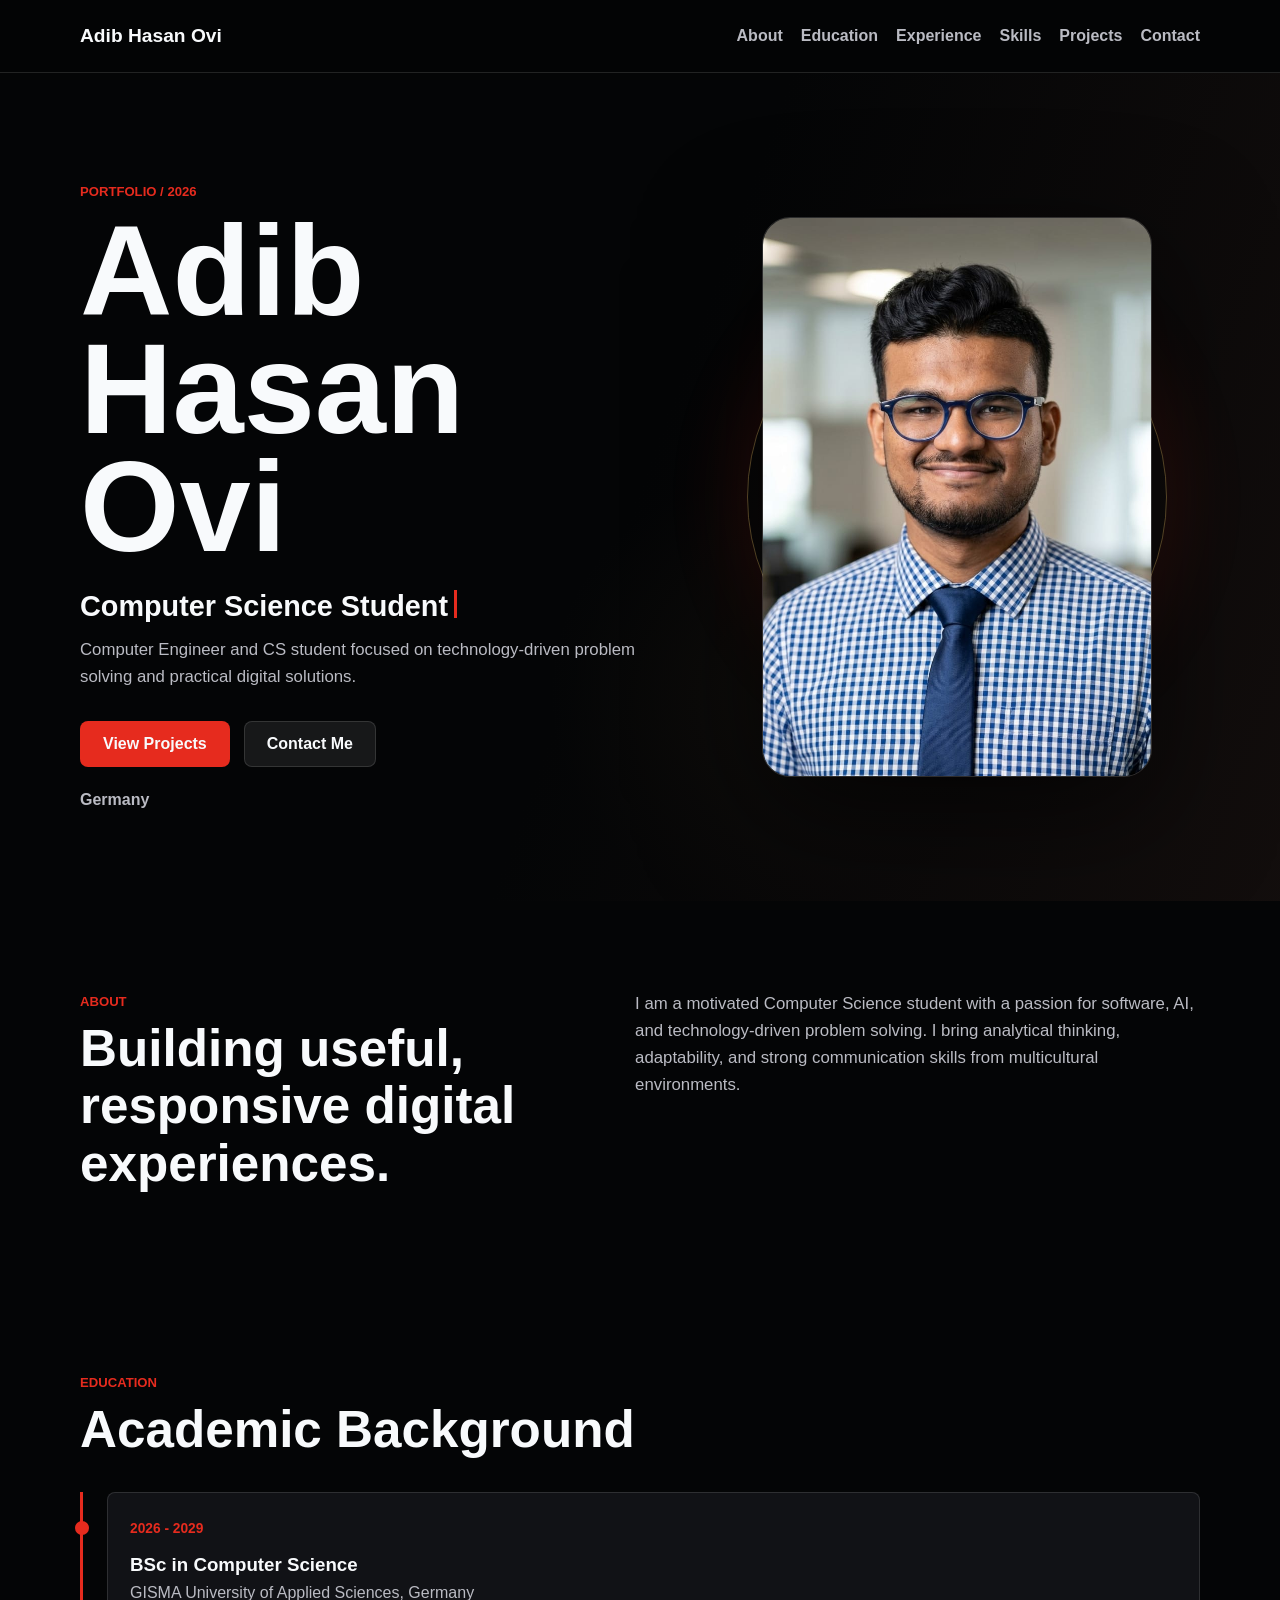
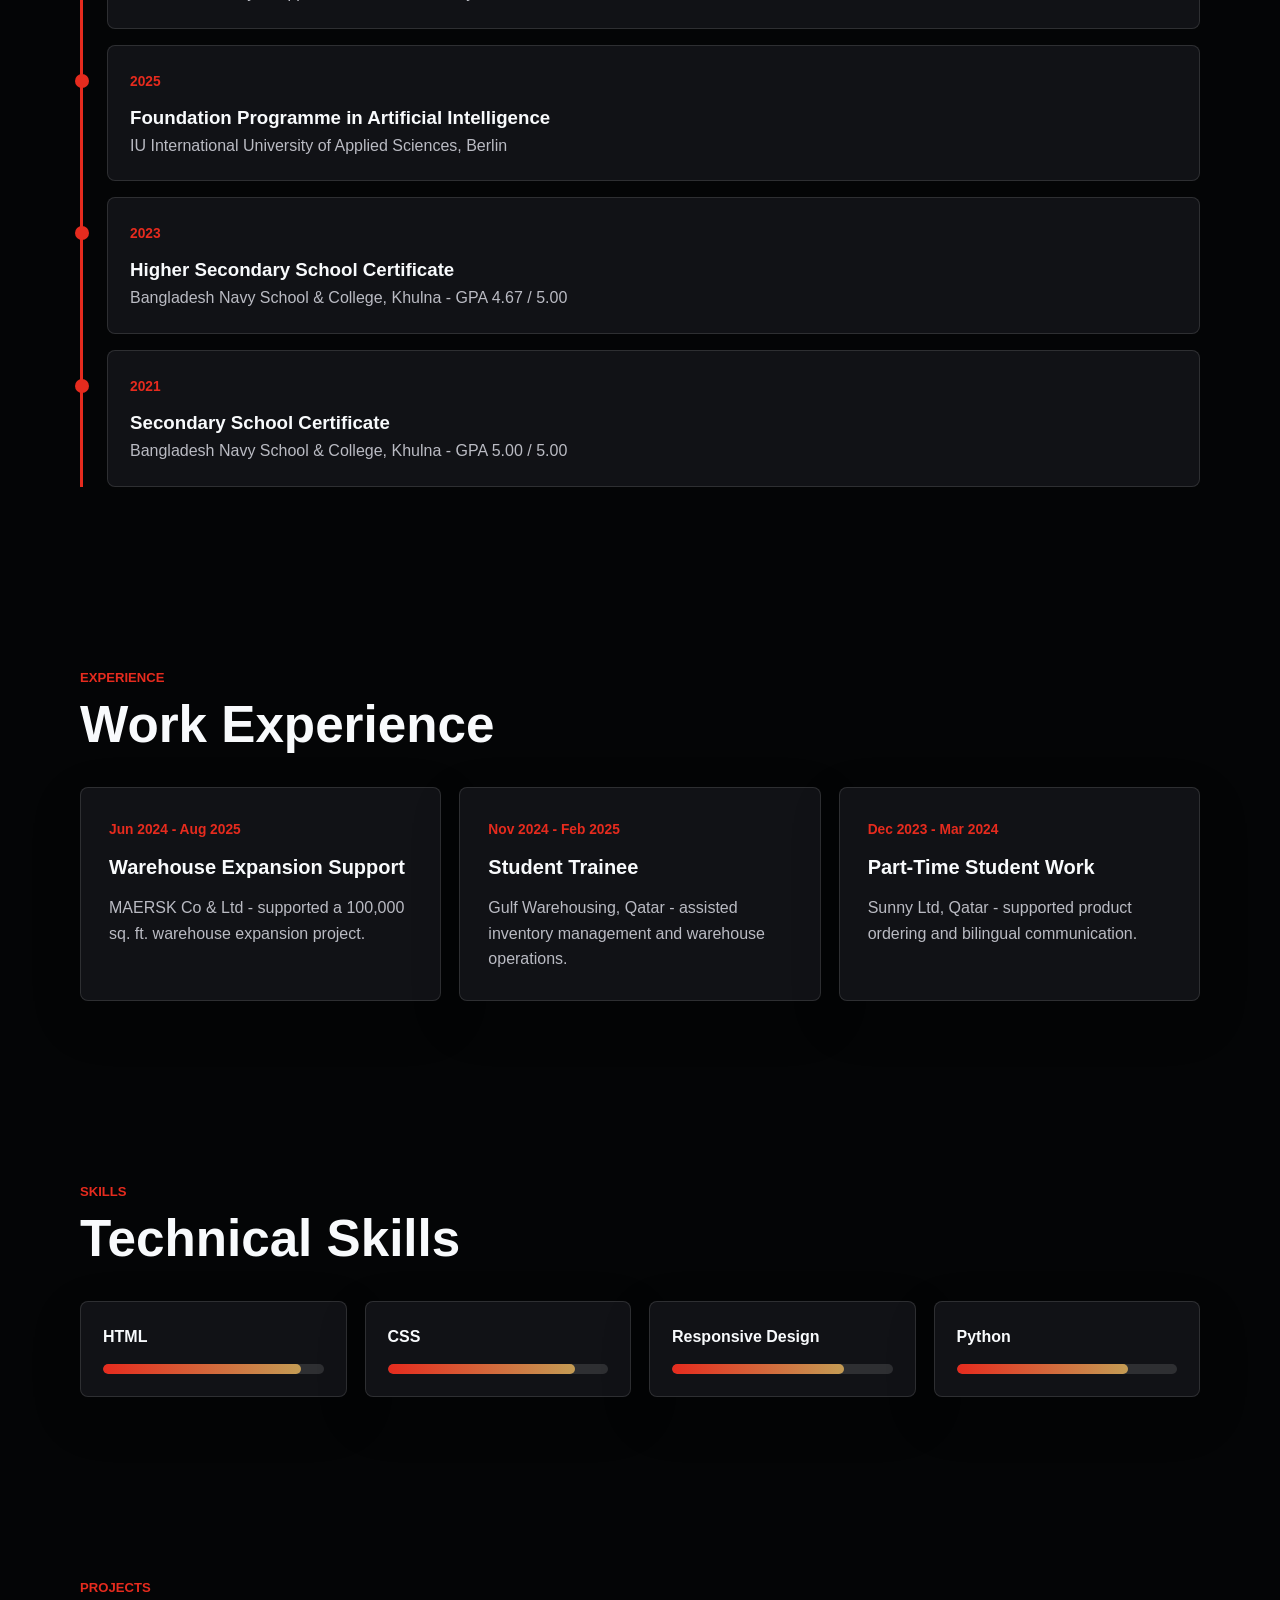
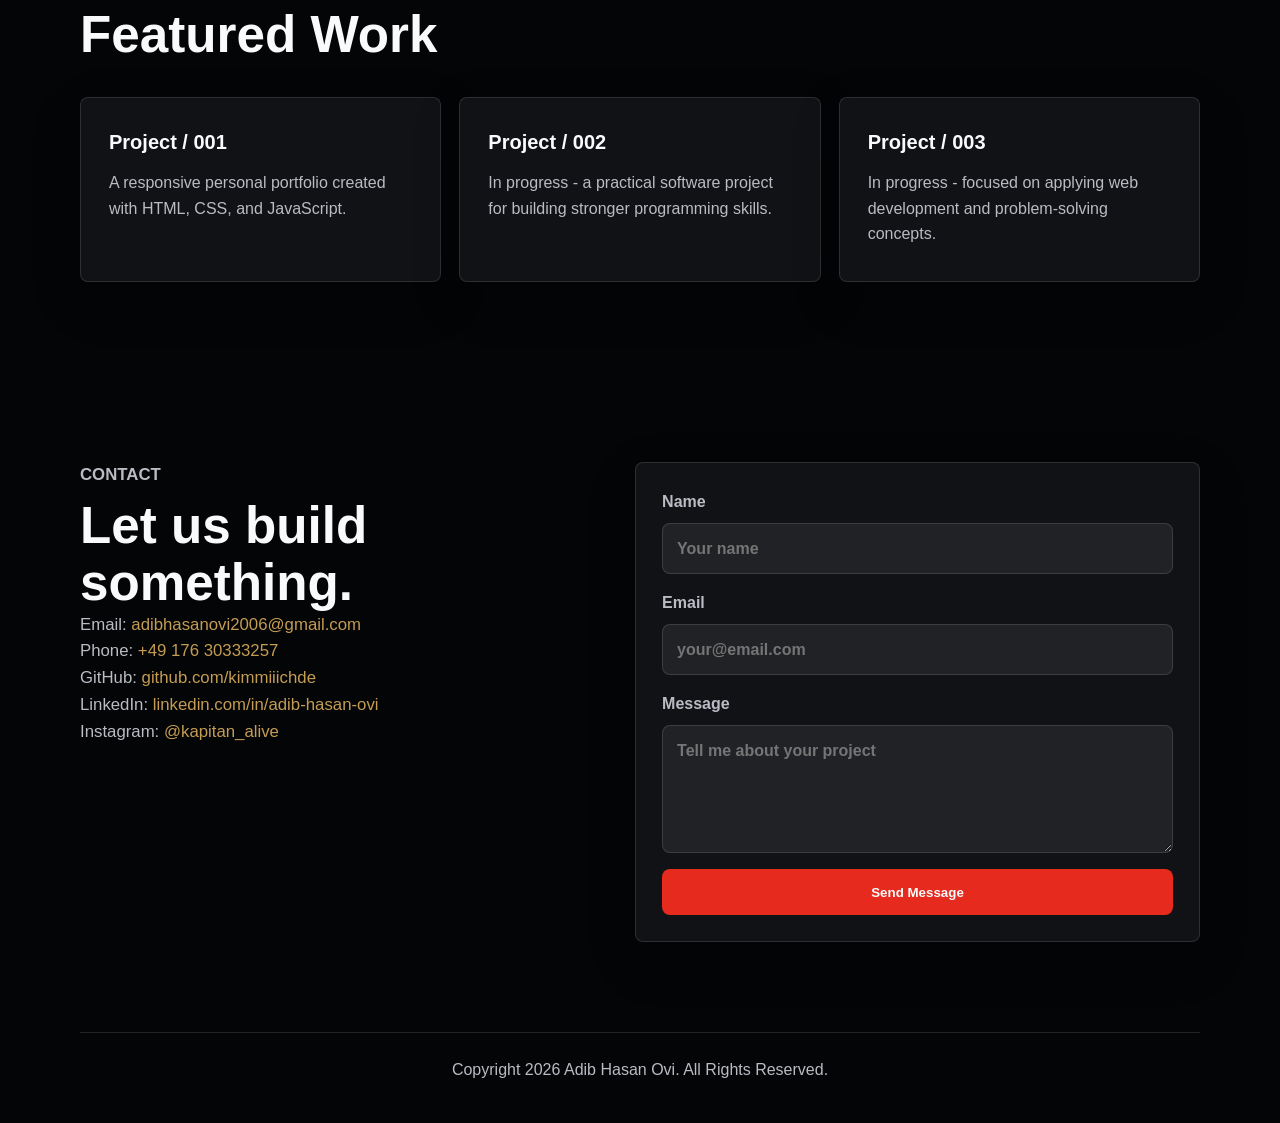
==== commit 4911ec08: "Initial portfolio upload" ====
--- a/index.html
+++ b/index.html
@@ -42,7 +42,7 @@
                 </div>
                 <div class="hero-visual" aria-hidden="true">
                     <span class="portrait-ring"></span>
-                    <img src="ovi-picture-cutout.png" alt="" class="hero-portrait">
+                    <img src="ovi-picture-new.jpeg" alt="" class="hero-portrait">
                 </div>
             </div>
         </section>
--- a/style.css
+++ b/style.css
@@ -154,7 +154,7 @@
     position: relative;
     min-height: 560px;
     display: grid;
-    place-items: end center;
+    place-items: center;
 }
 
 .portrait-ring {
@@ -170,8 +170,11 @@
     position: relative;
     z-index: 1;
     width: min(100%, 390px);
-    max-height: 620px;
-    object-fit: contain;
+    height: min(70vh, 560px);
+    object-fit: cover;
+    object-position: center top;
+    border: 1px solid rgba(255, 255, 255, 0.16);
+    border-radius: 28px;
     filter: drop-shadow(0 34px 60px rgba(0, 0, 0, 0.62));
 }
 
@@ -439,6 +442,7 @@
 
     .hero-portrait {
         width: min(78vw, 340px);
+        height: 420px;
     }
 
     .about-section,
@@ -462,6 +466,10 @@
         min-height: 330px;
     }
 
+    .hero-portrait {
+        height: 330px;
+    }
+
     .hero-actions {
         align-items: stretch;
         flex-direction: column;
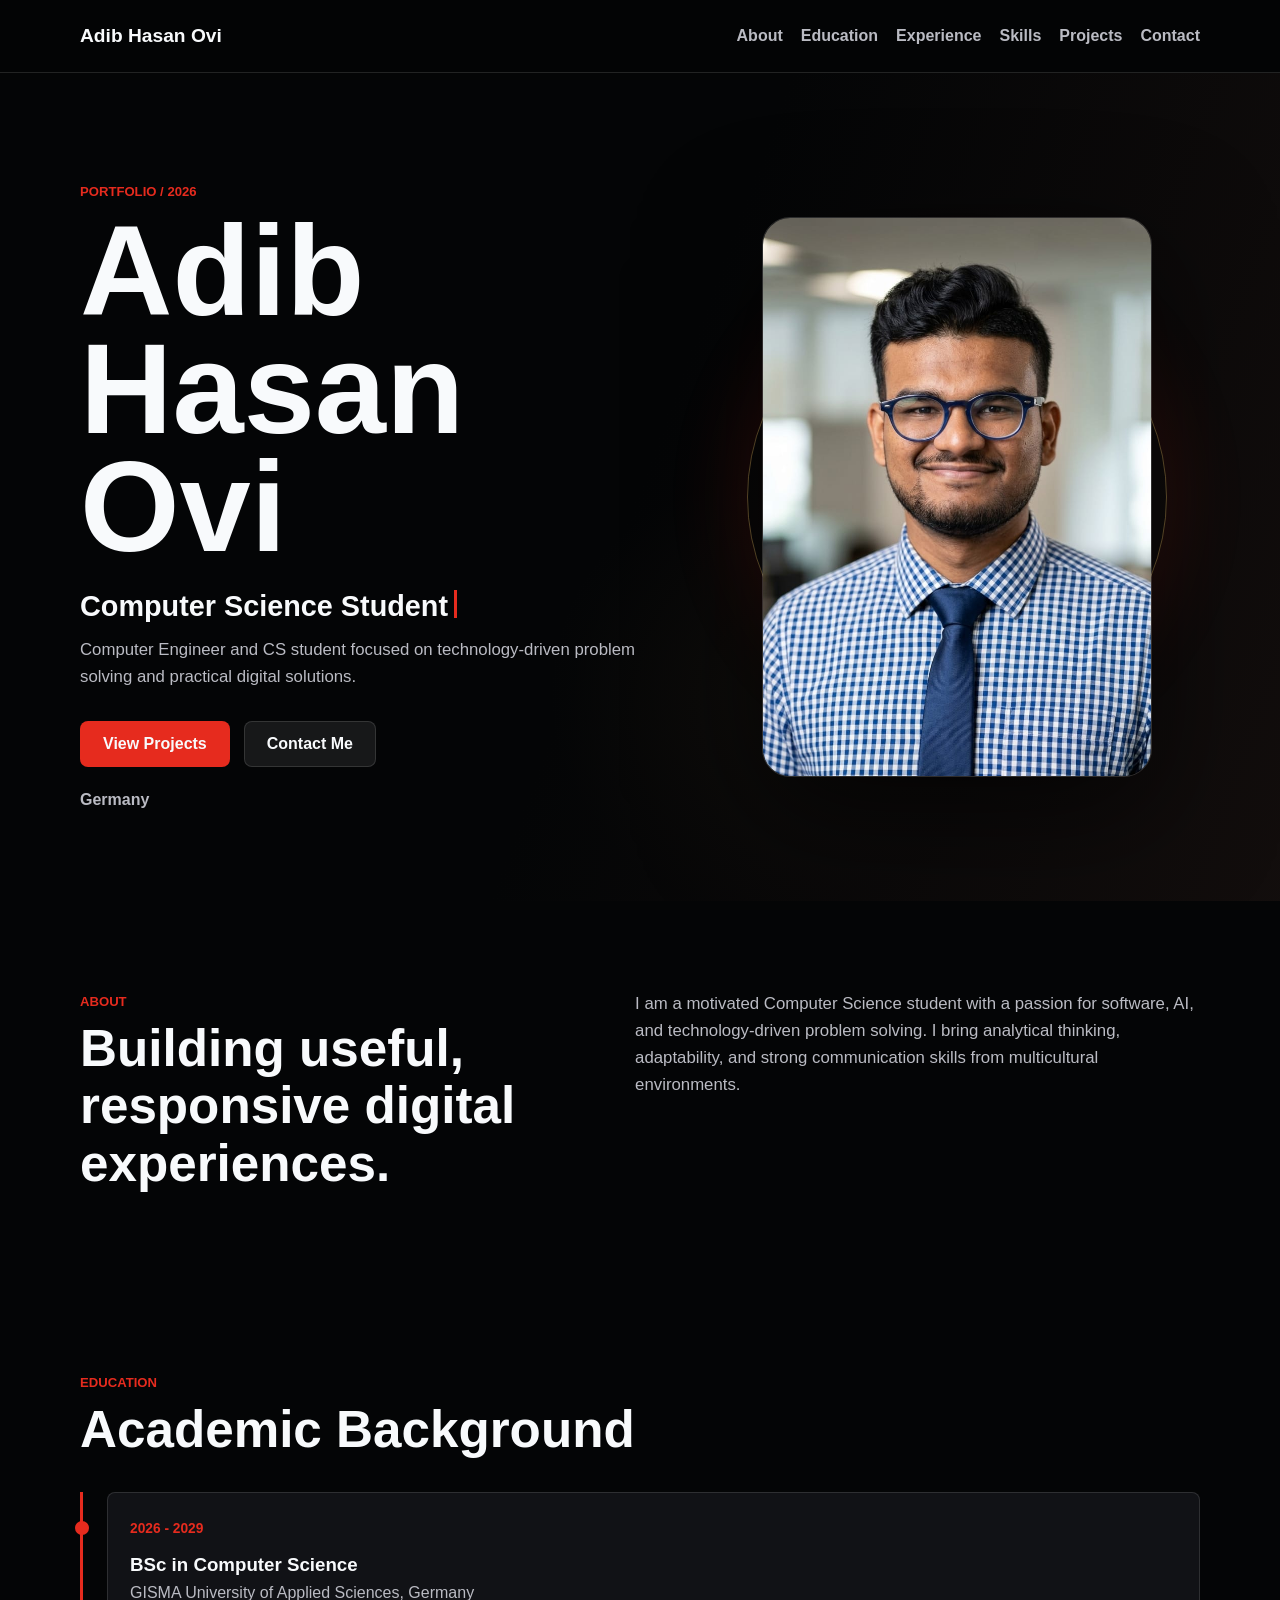
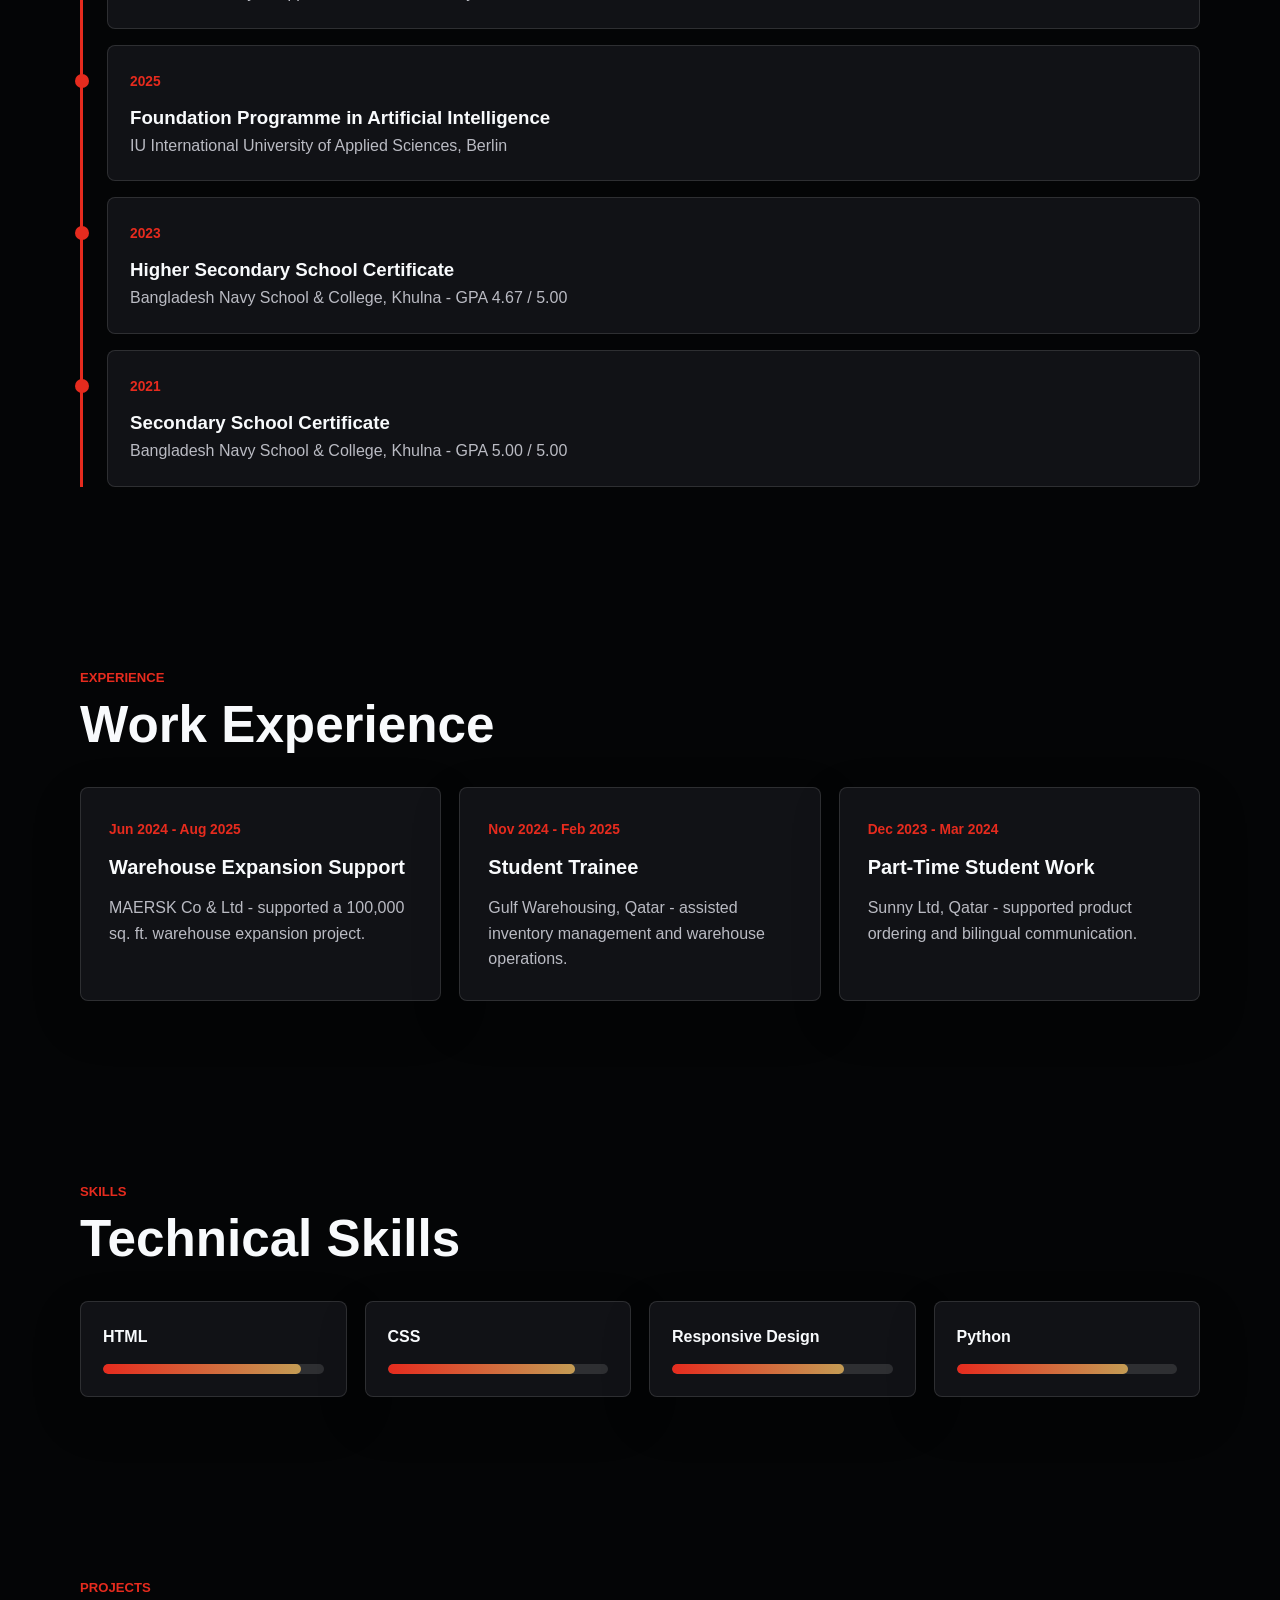
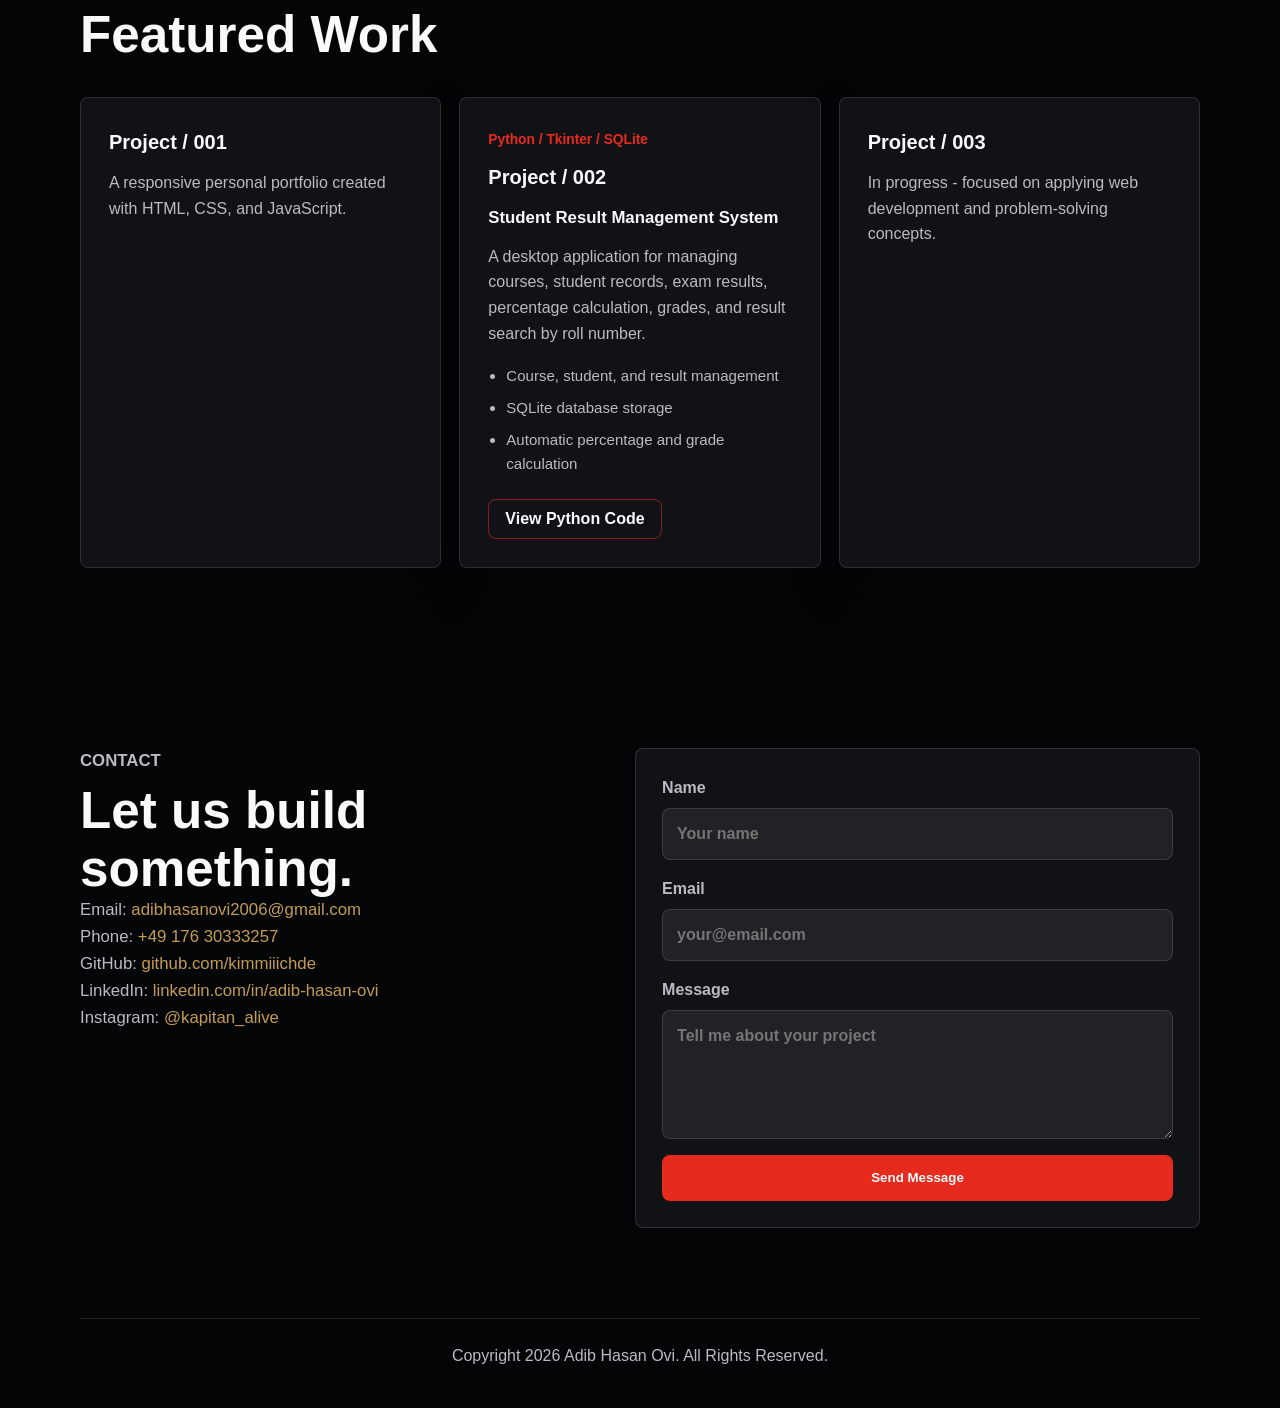
==== commit 9a742be5: "Add student result management project" ====
--- a/index.html
+++ b/index.html
@@ -140,9 +140,20 @@
                     <h3>Project / 001</h3>
                     <p>A responsive personal portfolio created with HTML, CSS, and JavaScript.</p>
                 </article>
-                <article class="project-card">
+                <article class="project-card featured-project">
+                    <span class="card-meta">Python / Tkinter / SQLite</span>
                     <h3>Project / 002</h3>
-                    <p>In progress - a practical software project for building stronger programming skills.</p>
+                    <h4>Student Result Management System</h4>
+                    <p>
+                        A desktop application for managing courses, student records, exam results,
+                        percentage calculation, grades, and result search by roll number.
+                    </p>
+                    <ul class="project-features">
+                        <li>Course, student, and result management</li>
+                        <li>SQLite database storage</li>
+                        <li>Automatic percentage and grade calculation</li>
+                    </ul>
+                    <a class="project-link" href="student_result_management_system.py" download>View Python Code</a>
                 </article>
                 <article class="project-card">
                     <h3>Project / 003</h3>
--- a/style.css
+++ b/style.css
@@ -347,8 +347,45 @@
     font-size: 1.25rem;
 }
 
+.project-card h4 {
+    margin-bottom: 12px;
+    color: var(--text);
+    font-size: 1.05rem;
+}
+
 .project-card p {
     color: var(--muted);
+}
+
+.featured-project {
+    min-height: 310px;
+}
+
+.project-features {
+    display: grid;
+    gap: 8px;
+    margin: 18px 0 22px;
+    padding-left: 18px;
+    color: var(--muted);
+    font-size: 0.94rem;
+}
+
+.project-link {
+    display: inline-flex;
+    align-items: center;
+    min-height: 40px;
+    padding: 0 16px;
+    border: 1px solid rgba(230, 43, 30, 0.55);
+    border-radius: 8px;
+    color: var(--text);
+    font-weight: 800;
+    transition: background 0.2s ease, border-color 0.2s ease, transform 0.2s ease;
+}
+
+.project-link:hover {
+    transform: translateY(-2px);
+    border-color: var(--accent);
+    background: rgba(230, 43, 30, 0.14);
 }
 
 .contact-form {
